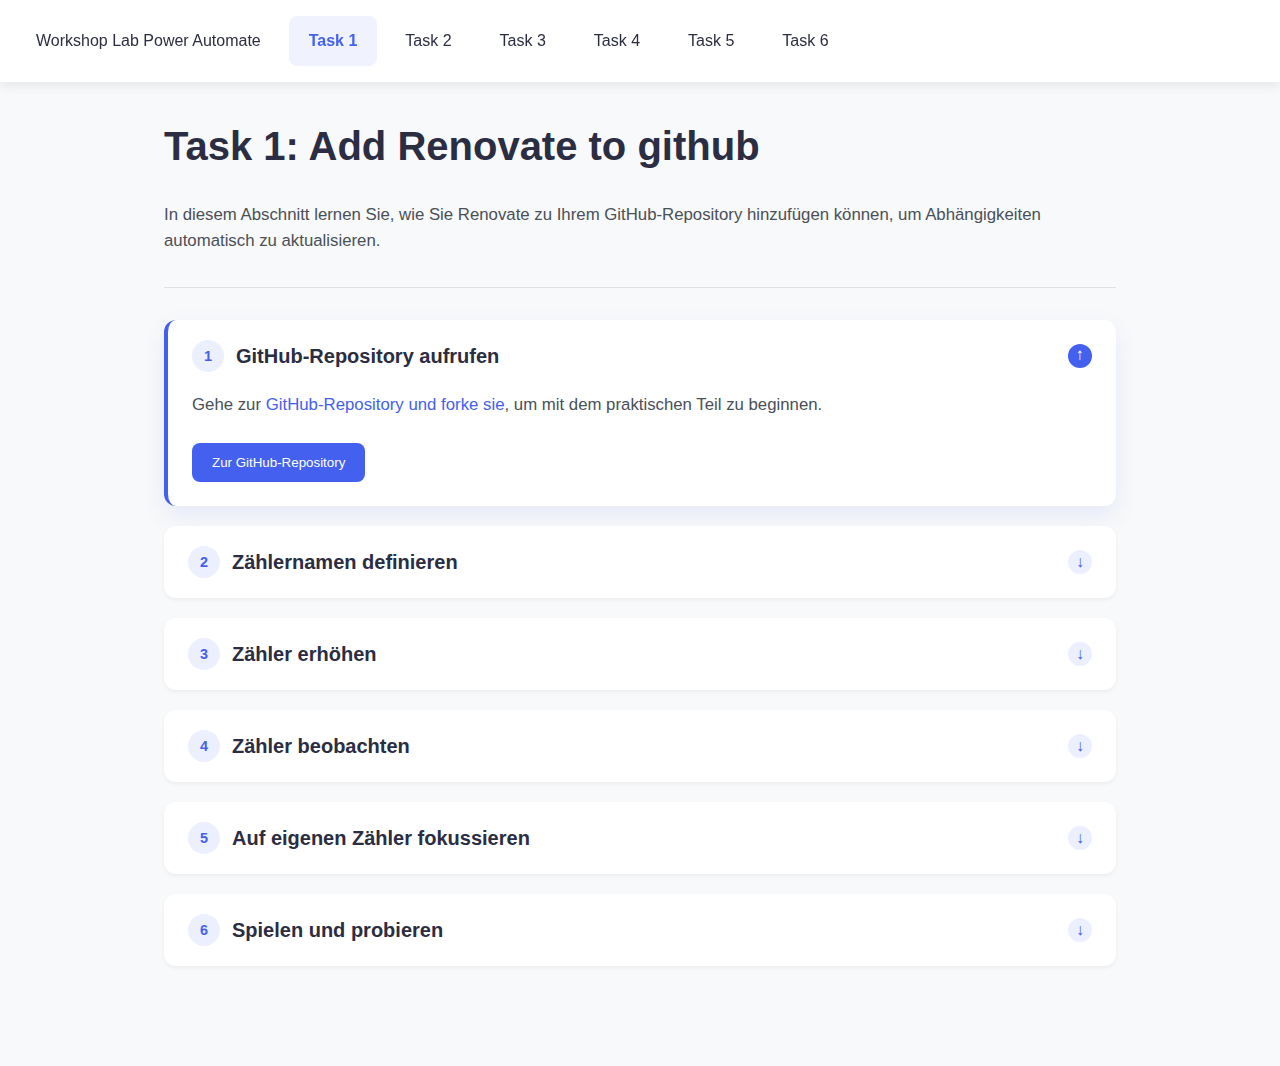
==== task1.html @ 40958c79 "Add initial HTML structure and styles for tasks 1 to 6, and implement toggle functionality for task " ====
<!DOCTYPE html>
<html lang="de">
<head>
    <meta charset="UTF-8">
    <meta name="viewport" content="width=device-width, initial-scale=1.0">
    <meta name="description" content="Workshop Lab Power Automate - Task 1: Generiere Metriken.">
    <meta name="keywords" content="Power Automate, Workshop, Metriken, Monitoring Lab, Task 1">
    <meta name="author" content="MrCode">
    <link rel="icon" href="favicon.ico" type="image/x-icon">
    <title>Workshop Lab Power Automate</title>
    <link rel="stylesheet" href="styles.css">
</head>
<body>
    <nav class="navbar">
        <a href="welcome.html" class="nav-item">Workshop Lab Power Automate</a>
        <a href="task1.html" class="nav-item active">Task 1</a>
        <a href="task2.html" class="nav-item">Task 2</a>
        <a href="task3.html" class="nav-item">Task 3</a>
        <a href="task4.html" class="nav-item">Task 4</a>
        <a href="task5.html" class="nav-item">Task 5</a>
        <a href="task6.html" class="nav-item">Task 6</a>
    </nav>
    
    <div class="container">
        <h1>Task 1: Add Renovate to github</h1>
        <p>In diesem Abschnitt lernen Sie, wie Sie Renovate zu Ihrem GitHub-Repository hinzufügen können, um Abhängigkeiten automatisch zu aktualisieren.</p>
        <hr>
        
        <div class="card">
            <div class="card-header" onclick="toggleSection(this.parentElement)">
                <h2><span class="step-number">1</span> GitHub-Repository aufrufen</h2>
                <span class="chevron">↓</span>
            </div>
            <div class="card-body">
                <p>Gehe zur <a href="#">GitHub-Repository und forke sie</a>, um mit dem praktischen Teil zu beginnen.</p>
                <div style="display: flex; gap: 1rem;">
                    <button class="button">Zur GitHub-Repository</button>
                </div>
            </div>
        </div>
        
        <div class="card">
            <div class="card-header" onclick="toggleSection(this.parentElement)">
                <h2><span class="step-number">2</span> Zählernamen definieren</h2>
                <span class="chevron">↓</span>
            </div>
            <div class="card-body">
                <p>Hier können Sie einen Namen für Ihren Zähler definieren.</p>
                <ul>
                    <li>Wählen Sie einen eindeutigen Namen für Ihren Counter</li>
                    <li>Vermeiden Sie Sonderzeichen und Leerzeichen</li>
                    <li>Benutzen Sie Unterstriche als Trennzeichen (z.B. mein_zaehler)</li>
                </ul>
            </div>
        </div>
        
        <div class="card">
            <div class="card-header" onclick="toggleSection(this.parentElement)">
                <h2><span class="step-number">3</span> Zähler erhöhen</h2>
                <span class="chevron">↓</span>
            </div>
            <div class="card-body">
                <p>In diesem Schritt erhöhen Sie den Zähler, um Daten zu generieren.</p>
                <ol>
                    <li>Klicken Sie auf den "Erhöhen" Button</li>
                    <li>Beobachten Sie, wie sich der Wert ändert</li>
                    <li>Wiederholen Sie den Vorgang mehrmals, um einen Trend zu erzeugen</li>
                </ol>
            </div>
        </div>
        
        <div class="card">
            <div class="card-header" onclick="toggleSection(this.parentElement)">
                <h2><span class="step-number">4</span> Zähler beobachten</h2>
                <span class="chevron">↓</span>
            </div>
            <div class="card-body">
                <p>Hier können Sie die Entwicklung Ihres Zählers über die Zeit beobachten.</p>
                <ul>
                    <li>Das Diagramm aktualisiert sich automatisch</li>
                    <li>Beachten Sie die Skalierung der Y-Achse</li>
                    <li>Fahren Sie mit der Maus über den Graphen, um detaillierte Informationen zu erhalten</li>
                </ul>
            </div>
        </div>
        
        <div class="card">
            <div class="card-header" onclick="toggleSection(this.parentElement)">
                <h2><span class="step-number">5</span> Auf eigenen Zähler fokussieren</h2>
                <span class="chevron">↓</span>
            </div>
            <div class="card-body">
                <p>Sie können die Ansicht auf Ihren eigenen Zähler beschränken.</p>
                <ol>
                    <li>Wählen Sie den Filter-Button in der oberen rechten Ecke</li>
                    <li>Geben Sie Ihren Zählernamen in das Suchfeld ein</li>
                    <li>Bestätigen Sie die Auswahl mit Enter oder Klick auf "Anwenden"</li>
                </ol>
            </div>
        </div>
        
        <div class="card">
            <div class="card-header" onclick="toggleSection(this.parentElement)">
                <h2><span class="step-number">6</span> Spielen und probieren</h2>
                <span class="chevron">↓</span>
            </div>
            <div class="card-body">
                <p>Experimentieren Sie mit verschiedenen Einstellungen:</p>
                <ul>
                    <li>Ändern Sie das Zeitintervall in der oberen Leiste</li>
                    <li>Probieren Sie verschiedene Anzeigeoptionen aus dem Einstellungsmenü</li>
                    <li>Vergleichen Sie Ihren Zähler mit anderen durch die Mehrfachauswahl</li>
                </ul>
                <p>Nutzen Sie diese Zeit, um die Funktionen des Monitoring Labs kennenzulernen und mit den verschiedenen Visualisierungsoptionen zu experimentieren.</p>
            </div>
        </div>
    </div>
    
    <script src="script.js"></script>
</body>
</html>
---- styles.css ----
:root {
    --primary: #4361ee;
    --primary-hover: #3a56d4;
    --dark: #2b2d42;
    --gray-dark: #495057;
    --gray: #6c757d;
    --gray-light: #dee2e6;
    --gray-lighter: #f8f9fa;
    --white: #ffffff;
    --shadow-sm: 0 2px 4px rgba(0, 0, 0, 0.05);
    --shadow: 0 4px 12px rgba(0, 0, 0, 0.08);
    --shadow-lg: 0 10px 24px rgba(67, 97, 238, 0.1);
    --transition: all 0.3s ease;
    --border-radius: 12px;
}

* {
    box-sizing: border-box;
    margin: 0;
    padding: 0;
    font-family: 'Inter', -apple-system, BlinkMacSystemFont, 'Segoe UI', Roboto, Oxygen, Ubuntu, Cantarell, 'Open Sans', 'Helvetica Neue', sans-serif;
}

body {
    background-color: var(--gray-lighter);
    color: var(--dark);
    line-height: 1.6;
    padding-bottom: 3rem;
}

.navbar {
    display: flex;
    background-color: var(--white);
    padding: 1rem;
    position: sticky;
    top: 0;
    z-index: 1000;
    box-shadow: var(--shadow);
    gap: 0.5rem;
}

.nav-item {
    padding: 0.75rem 1.25rem;
    color: var(--dark);
    text-decoration: none;
    font-weight: 500;
    border-radius: 8px;
    transition: var(--transition);
}

.nav-item:hover, .nav-item.active {
    color: var(--primary);
    background-color: rgba(67, 97, 238, 0.08);
}

.nav-item.active {
    font-weight: 600;
}

.container {
    max-width: 1000px;
    margin: 0 auto;
    padding: 2rem 1.5rem;
}

h1 {
    font-size: 2.5rem;
    margin-bottom: 1.5rem;
    color: var(--dark);
    font-weight: 700;
}

p {
    margin-bottom: 1.5rem;
    color: var(--gray-dark);
    font-size: 1.05rem;
}

.card {
    background-color: var(--white);
    border-radius: var(--border-radius);
    margin-bottom: 1.25rem;
    overflow: hidden;
    box-shadow: var(--shadow-sm);
    transition: var(--transition);
}

.card:hover {
    box-shadow: var(--shadow);
}

.card.active {
    box-shadow: var(--shadow-lg);
    border-left: 4px solid var(--primary);
}

.card-header {
    display: flex;
    justify-content: space-between;
    align-items: center;
    padding: 1.25rem 1.5rem;
    cursor: pointer;
    transition: var(--transition);
}

.card-header:hover {
    background-color: rgba(67, 97, 238, 0.03);
}

.card-header h2 {
    font-size: 1.25rem;
    font-weight: 600;
    margin: 0;
    display: flex;
    align-items: center;
    gap: 0.75rem;
}

.step-number {
    display: flex;
    align-items: center;
    justify-content: center;
    width: 32px;
    height: 32px;
    background-color: rgba(67, 97, 238, 0.1);
    color: var(--primary);
    border-radius: 50%;
    font-size: 0.9rem;
    font-weight: 600;
}

.card-body {
    padding: 0;
    max-height: 0;
    overflow: hidden;
    transition: max-height 0.5s ease, padding 0.3s ease;
}

.active .card-body {
    padding: 0 1.5rem 1.5rem 1.5rem;
    max-height: 500px;
}

.chevron {
    width: 24px;
    height: 24px;
    display: flex;
    align-items: center;
    justify-content: center;
    border-radius: 50%;
    background-color: rgba(67, 97, 238, 0.1);
    color: var(--primary);
    transition: var(--transition);
}

.active .chevron {
    transform: rotate(180deg);
    background-color: var(--primary);
    color: var(--white);
}

a {
    color: var(--primary);
    text-decoration: none;
    transition: var(--transition);
    font-weight: 500;
}

a:hover {
    color: var(--primary-hover);
}

hr {
    margin: 2rem 0;
    border: 0;
    height: 1px;
    background-color: var(--gray-light);
}

ul, ol {
    padding-left: 1.5rem;
    margin-bottom: 1.5rem;
}

li {
    margin-bottom: 0.5rem;
}

.button {
    display: inline-flex;
    align-items: center;
    gap: 0.5rem;
    background-color: var(--primary);
    color: var(--white);
    border: none;
    border-radius: 8px;
    padding: 0.75rem 1.25rem;
    font-weight: 500;
    cursor: pointer;
    transition: var(--transition);
}

.button:hover {
    background-color: var(--primary-hover);
}

.button-outline {
    background-color: transparent;
    color: var(--primary);
    border: 1px solid var(--primary);
}

.button-outline:hover {
    background-color: rgba(67, 97, 238, 0.08);
}

@media (max-width: 768px) {
    .navbar {
        overflow-x: auto;
        -webkit-overflow-scrolling: touch;
        padding: 0.75rem;
    }
    
    .nav-item {
        padding: 0.6rem 1rem;
        white-space: nowrap;
    }
    
    h1 {
        font-size: 2rem;
    }
    
    .card-header h2 {
        font-size: 1.1rem;
    }
}
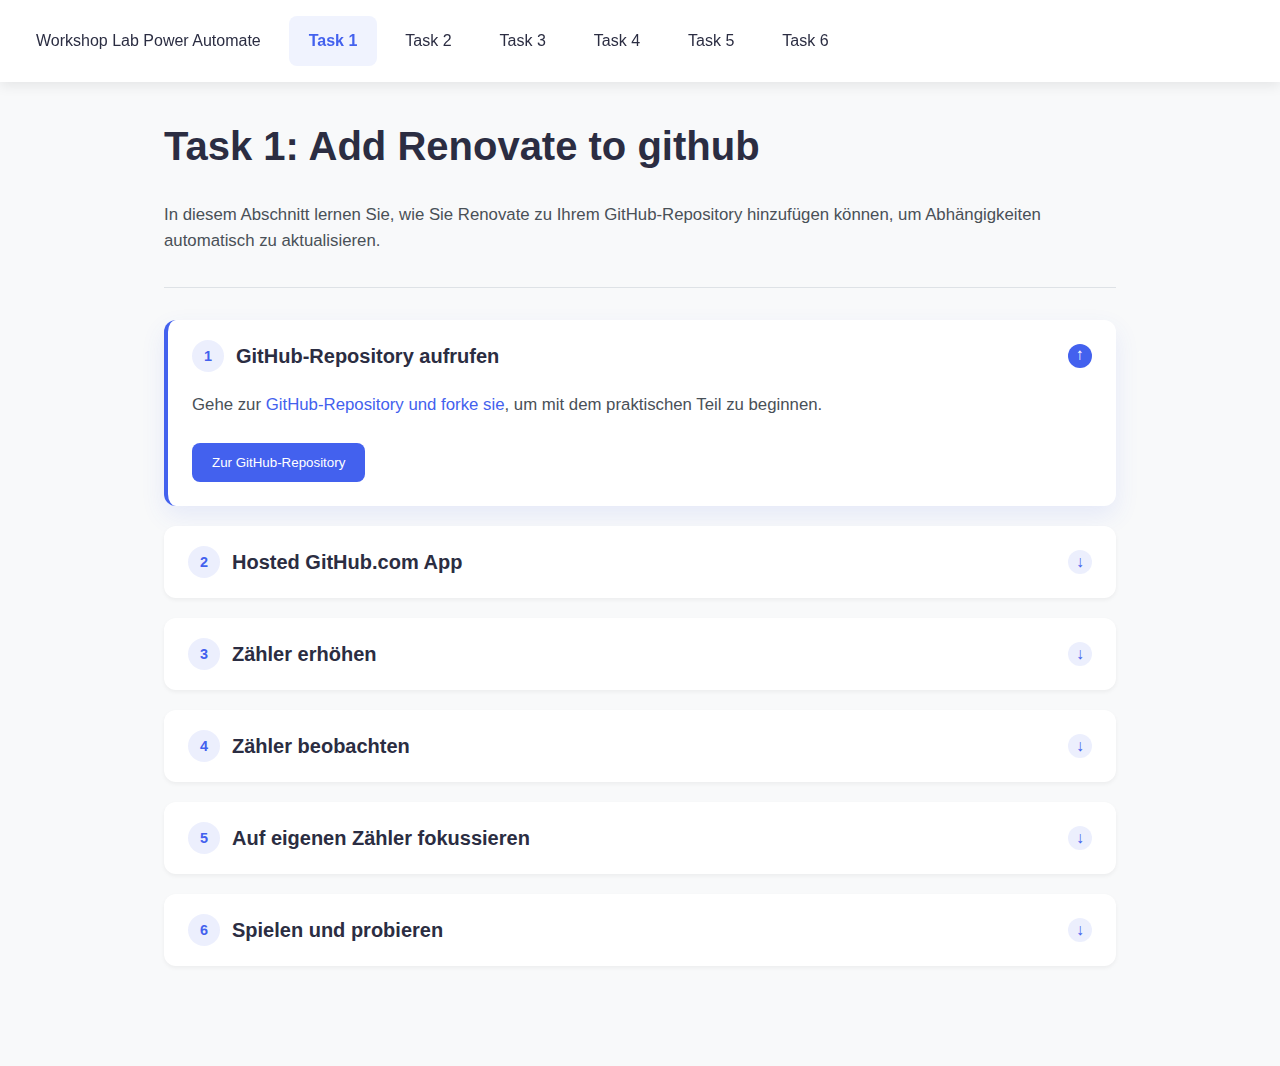
==== commit d799c76c: "Refactor code structure for improved readability and maintainability" ====
--- a/task1.html
+++ b/task1.html
@@ -3,7 +3,7 @@
 <head>
     <meta charset="UTF-8">
     <meta name="viewport" content="width=device-width, initial-scale=1.0">
-    <meta name="description" content="Workshop Lab Power Automate - Task 1: Generiere Metriken.">
+    <meta name="description" content="Workshop Lab Power Automate - Task 1: Get the Renovate bot.">
     <meta name="keywords" content="Power Automate, Workshop, Metriken, Monitoring Lab, Task 1">
     <meta name="author" content="MrCode">
     <link rel="icon" href="favicon.ico" type="image/x-icon">
@@ -41,7 +41,7 @@
         
         <div class="card">
             <div class="card-header" onclick="toggleSection(this.parentElement)">
-                <h2><span class="step-number">2</span> Zählernamen definieren</h2>
+                <h2><span class="step-number">2</span>Hosted GitHub.com App</h2>
                 <span class="chevron">↓</span>
             </div>
             <div class="card-body">
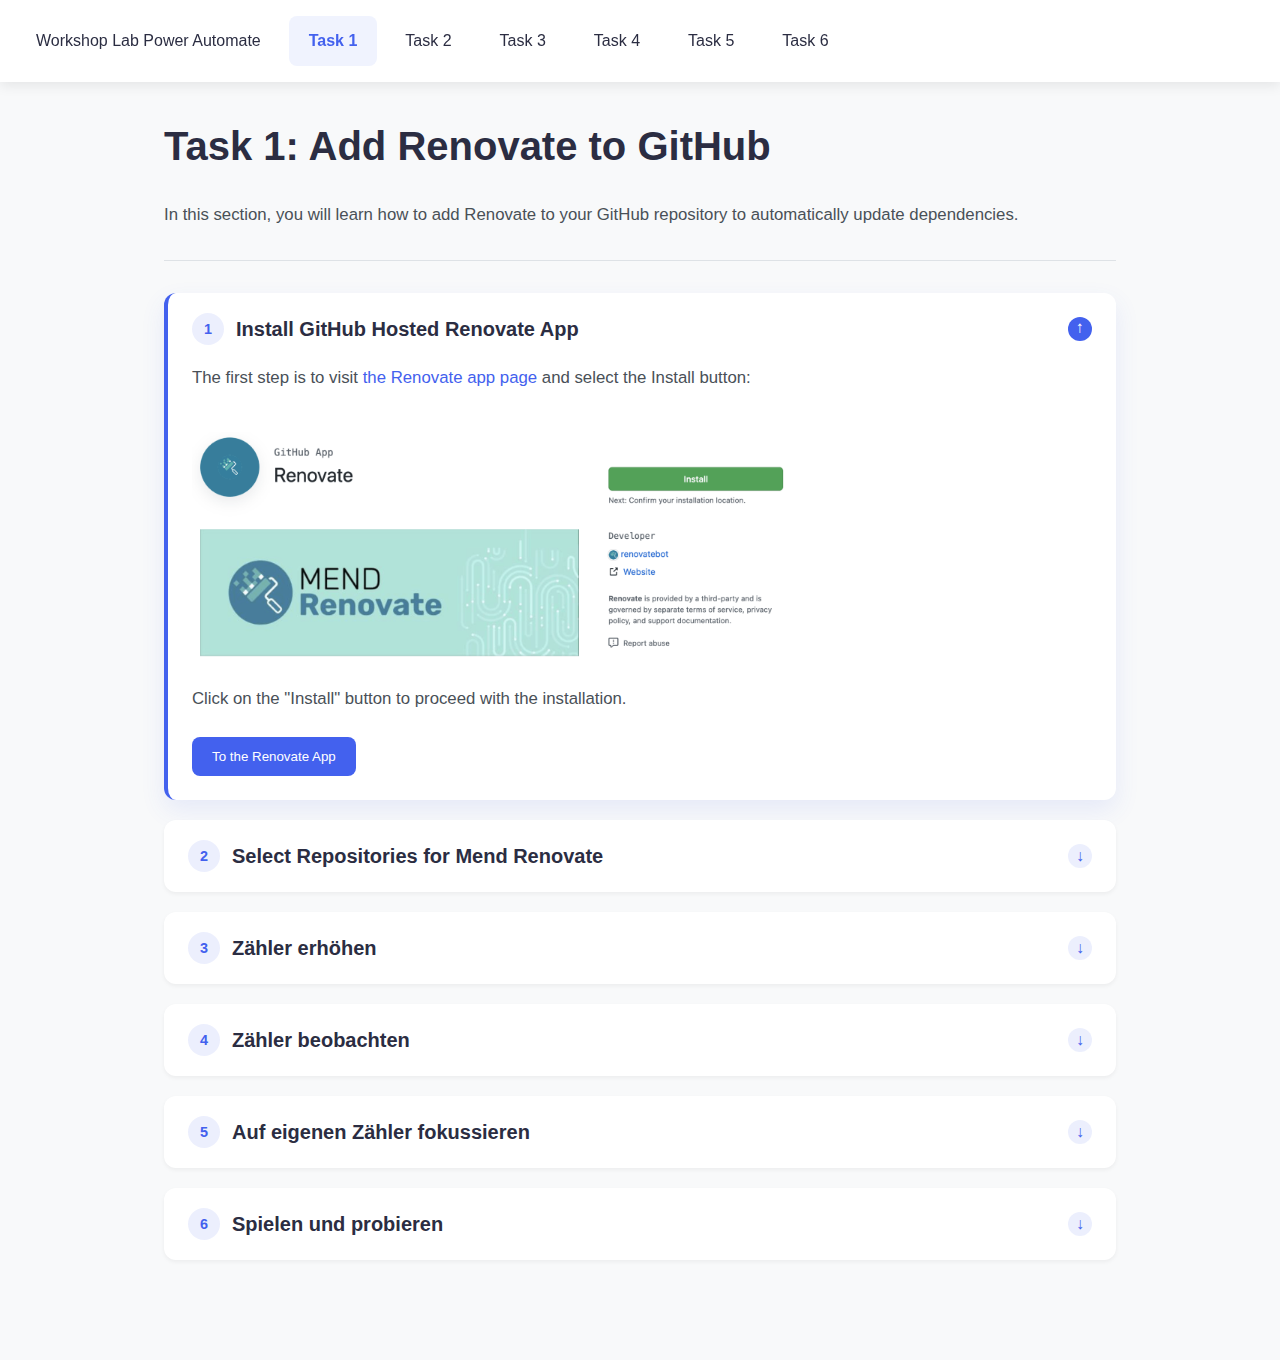
==== commit db3a97a8: "Refactor code structure for improved readability and maintainability" ====
--- a/task1.html
+++ b/task1.html
@@ -1,5 +1,5 @@
 <!DOCTYPE html>
-<html lang="de">
+<html lang="en">
 <head>
     <meta charset="UTF-8">
     <meta name="viewport" content="width=device-width, initial-scale=1.0">
@@ -22,35 +22,38 @@
     </nav>
     
     <div class="container">
-        <h1>Task 1: Add Renovate to github</h1>
-        <p>In diesem Abschnitt lernen Sie, wie Sie Renovate zu Ihrem GitHub-Repository hinzufügen können, um Abhängigkeiten automatisch zu aktualisieren.</p>
+        <h1>Task 1: Add Renovate to GitHub</h1>
+        <p>In this section, you will learn how to add Renovate to your GitHub repository to automatically update dependencies.</p>
         <hr>
         
         <div class="card">
             <div class="card-header" onclick="toggleSection(this.parentElement)">
-                <h2><span class="step-number">1</span> GitHub-Repository aufrufen</h2>
+                <h2><span class="step-number">1</span>Install GitHub Hosted Renovate App</h2>
                 <span class="chevron">↓</span>
             </div>
             <div class="card-body">
-                <p>Gehe zur <a href="#">GitHub-Repository und forke sie</a>, um mit dem praktischen Teil zu beginnen.</p>
+                <p>The first step is to visit <a href="https://github.com/apps/renovate"> the Renovate app page</a> and select the Install button:</p>
+                <img src="media/img/renovate-app-page.png" alt="renovate-app-pagey" style="width: 100%; max-width: 600px; margin: 1rem 0; border-radius: 10px;">
+                <p>Click on the "Install" button to proceed with the installation.</p>
                 <div style="display: flex; gap: 1rem;">
-                    <button class="button">Zur GitHub-Repository</button>
+                    <a href="https://github.com/apps/renovate"><button class="button">To the Renovate App</button></a>
                 </div>
             </div>
         </div>
         
         <div class="card">
             <div class="card-header" onclick="toggleSection(this.parentElement)">
-                <h2><span class="step-number">2</span>Hosted GitHub.com App</h2>
+                <h2><span class="step-number">2</span>Select Repositories for Mend Renovate</h2>
                 <span class="chevron">↓</span>
             </div>
             <div class="card-body">
-                <p>Hier können Sie einen Namen für Ihren Zähler definieren.</p>
+                <p>On the repository selection screen, you'll decide which repositories to enable Renovate for. Renovate automatically ignores:</p>
                 <ul>
-                    <li>Wählen Sie einen eindeutigen Namen für Ihren Counter</li>
-                    <li>Vermeiden Sie Sonderzeichen und Leerzeichen</li>
-                    <li>Benutzen Sie Unterstriche als Trennzeichen (z.B. mein_zaehler)</li>
+                    <li>Repositories without known package files</li>
+                    <li>Forked repositories (by default) if you choose "All repositories"</li>
                 </ul>
+                <p>This means you can safely enable Renovate for all repositories without worrying about unnecessary scans. However, most users prefer to run Renovate on selected repositories.</p>
+                <img src="media/img/repo-access.png" alt="repo-access" style="width: 100%; max-width: 600px; margin: 1rem 0; border-radius: 10px;">
             </div>
         </div>
         
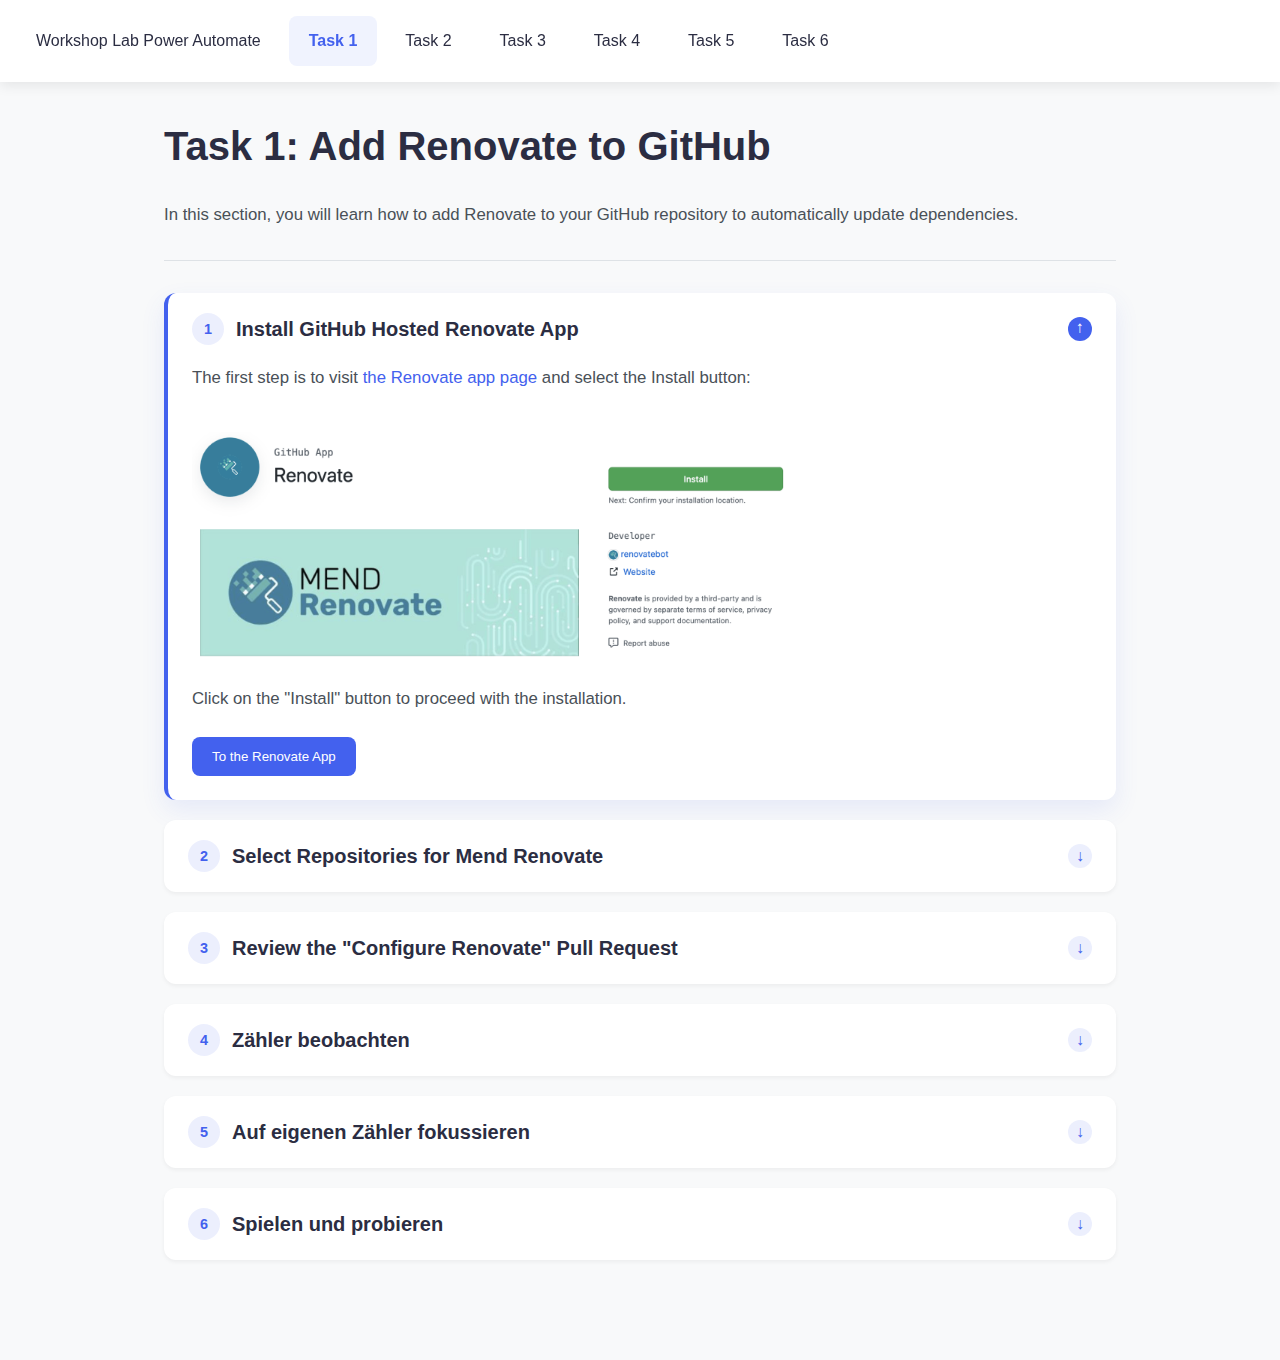
==== commit 2b7fe1db: "Refactor code structure for improved readability and maintainability" ====
--- a/task1.html
+++ b/task1.html
@@ -59,15 +59,15 @@
         
         <div class="card">
             <div class="card-header" onclick="toggleSection(this.parentElement)">
-                <h2><span class="step-number">3</span> Zähler erhöhen</h2>
+                <h2><span class="step-number">3</span> Review the "Configure Renovate" Pull Request</h2>
                 <span class="chevron">↓</span>
             </div>
             <div class="card-body">
-                <p>In diesem Schritt erhöhen Sie den Zähler, um Daten zu generieren.</p>
+                <p>Once you have enabled Renovate on a repository, you will get a "Configure Renovate" PR (Pull Request) that looks something like this:</p>
+                <img src="media/img/config-pr.png" alt="Config-PR" style="width: 60%; max-width: 400px; margin: 1rem 0; border-radius: 10px;">
                 <ol>
-                    <li>Klicken Sie auf den "Erhöhen" Button</li>
-                    <li>Beobachten Sie, wie sich der Wert ändert</li>
-                    <li>Wiederholen Sie den Vorgang mehrmals, um einen Trend zu erzeugen</li>
+                    <li>You can edit your Renovate configuration within the renovate/configure branch and Renovate will keep updating the description in the PR to match, so you can work on the config until you're satisfied with the results.</li>
+                    <li>Once you're happy with the config, you can merge the PR and Renovate will start running on your repository.</li>
                 </ol>
             </div>
         </div>
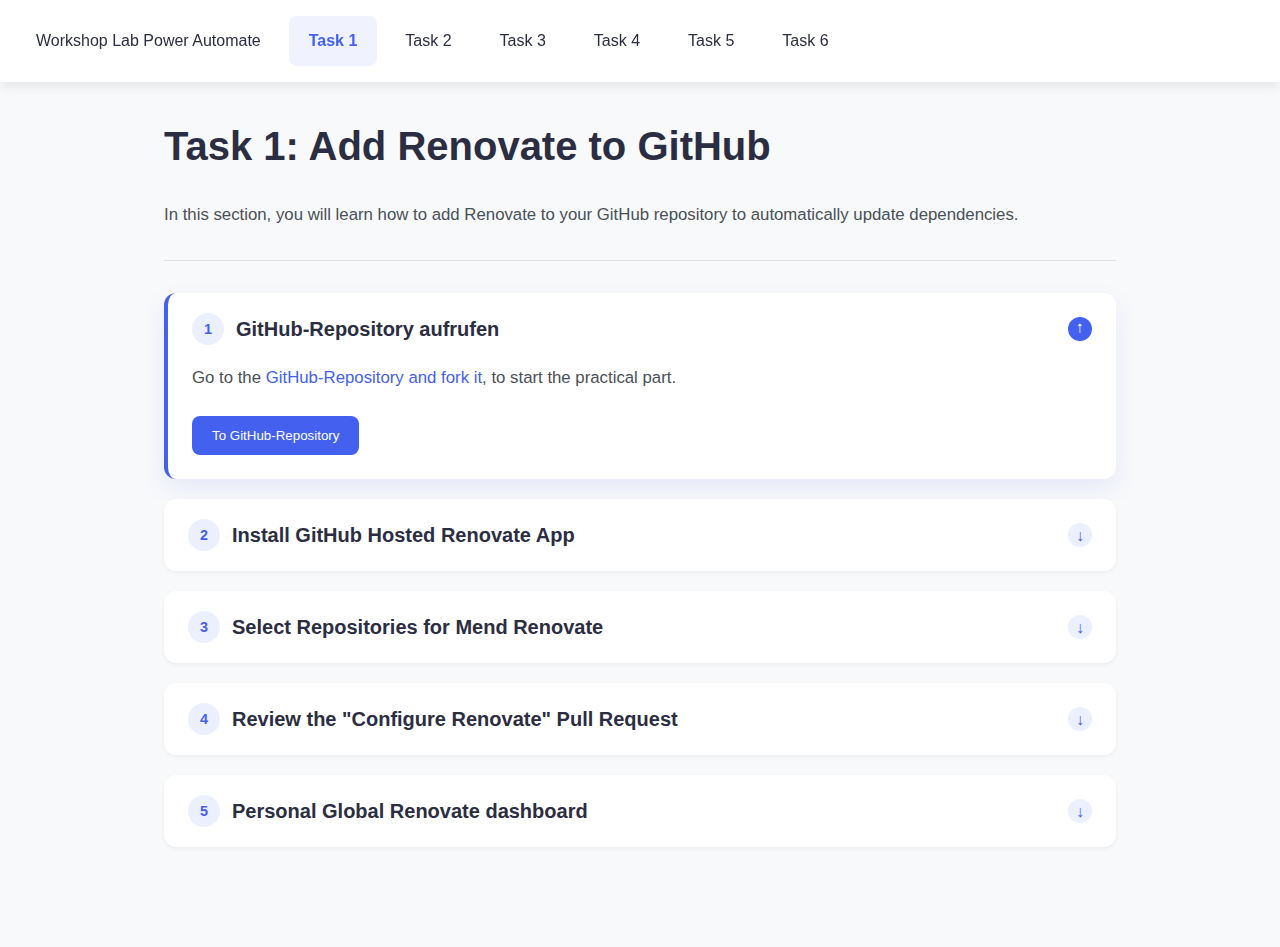
==== commit 6b3f24dd: "Update task1.html and task2.html to enhance instructions and improve clarity" ====
--- a/task1.html
+++ b/task1.html
@@ -28,7 +28,20 @@
         
         <div class="card">
             <div class="card-header" onclick="toggleSection(this.parentElement)">
-                <h2><span class="step-number">1</span>Install GitHub Hosted Renovate App</h2>
+                <h2><span class="step-number">1</span> GitHub-Repository aufrufen</h2>
+                <span class="chevron">↓</span>
+            </div>
+            <div class="card-body">
+                <p>Go to the <a href="https://github.com/MrCode-Academy/enigma-machine-workshop-sample">GitHub-Repository and fork it</a>, to start the practical part.</p>
+                <div style="display: flex; gap: 1rem;">
+                    <a href="https://github.com/MrCode-Academy/enigma-machine-workshop-sample"><button class="button">To GitHub-Repository</button></a>
+                </div>
+            </div>
+        </div>
+
+        <div class="card">
+            <div class="card-header" onclick="toggleSection(this.parentElement)">
+                <h2><span class="step-number">2</span>Install GitHub Hosted Renovate App</h2>
                 <span class="chevron">↓</span>
             </div>
             <div class="card-body">
@@ -43,7 +56,7 @@
         
         <div class="card">
             <div class="card-header" onclick="toggleSection(this.parentElement)">
-                <h2><span class="step-number">2</span>Select Repositories for Mend Renovate</h2>
+                <h2><span class="step-number">3</span>Select Repositories for Mend Renovate</h2>
                 <span class="chevron">↓</span>
             </div>
             <div class="card-body">
@@ -59,65 +72,28 @@
         
         <div class="card">
             <div class="card-header" onclick="toggleSection(this.parentElement)">
-                <h2><span class="step-number">3</span> Review the "Configure Renovate" Pull Request</h2>
+                <h2><span class="step-number">4</span> Review the "Configure Renovate" Pull Request</h2>
                 <span class="chevron">↓</span>
             </div>
             <div class="card-body">
                 <p>Once you have enabled Renovate on a repository, you will get a "Configure Renovate" PR (Pull Request) that looks something like this:</p>
                 <img src="media/img/config-pr.png" alt="Config-PR" style="width: 60%; max-width: 400px; margin: 1rem 0; border-radius: 10px;">
-                <ol>
-                    <li>You can edit your Renovate configuration within the renovate/configure branch and Renovate will keep updating the description in the PR to match, so you can work on the config until you're satisfied with the results.</li>
-                    <li>Once you're happy with the config, you can merge the PR and Renovate will start running on your repository.</li>
-                </ol>
+                <p>Now let's add some custom settings</p>
             </div>
         </div>
-        
+
         <div class="card">
             <div class="card-header" onclick="toggleSection(this.parentElement)">
-                <h2><span class="step-number">4</span> Zähler beobachten</h2>
+                <h2><span class="step-number">5</span>Personal Global Renovate dashboard</h2>
                 <span class="chevron">↓</span>
             </div>
             <div class="card-body">
-                <p>Hier können Sie die Entwicklung Ihres Zählers über die Zeit beobachten.</p>
-                <ul>
-                    <li>Das Diagramm aktualisiert sich automatisch</li>
-                    <li>Beachten Sie die Skalierung der Y-Achse</li>
-                    <li>Fahren Sie mit der Maus über den Graphen, um detaillierte Informationen zu erhalten</li>
-                </ul>
+                <p>Go to your <a href="app.renovatebot.com/dashboard">Personal Renovate dashboard</a>, where you can manage your settings.</p>
+                <div style="display: flex; gap: 1rem;">
+                    <a href="app.renovatebot.com/dashboard"><button class="button">Go to Renovate Dashboard</button></a>
+                </div>
             </div>
         </div>
-        
-        <div class="card">
-            <div class="card-header" onclick="toggleSection(this.parentElement)">
-                <h2><span class="step-number">5</span> Auf eigenen Zähler fokussieren</h2>
-                <span class="chevron">↓</span>
-            </div>
-            <div class="card-body">
-                <p>Sie können die Ansicht auf Ihren eigenen Zähler beschränken.</p>
-                <ol>
-                    <li>Wählen Sie den Filter-Button in der oberen rechten Ecke</li>
-                    <li>Geben Sie Ihren Zählernamen in das Suchfeld ein</li>
-                    <li>Bestätigen Sie die Auswahl mit Enter oder Klick auf "Anwenden"</li>
-                </ol>
-            </div>
-        </div>
-        
-        <div class="card">
-            <div class="card-header" onclick="toggleSection(this.parentElement)">
-                <h2><span class="step-number">6</span> Spielen und probieren</h2>
-                <span class="chevron">↓</span>
-            </div>
-            <div class="card-body">
-                <p>Experimentieren Sie mit verschiedenen Einstellungen:</p>
-                <ul>
-                    <li>Ändern Sie das Zeitintervall in der oberen Leiste</li>
-                    <li>Probieren Sie verschiedene Anzeigeoptionen aus dem Einstellungsmenü</li>
-                    <li>Vergleichen Sie Ihren Zähler mit anderen durch die Mehrfachauswahl</li>
-                </ul>
-                <p>Nutzen Sie diese Zeit, um die Funktionen des Monitoring Labs kennenzulernen und mit den verschiedenen Visualisierungsoptionen zu experimentieren.</p>
-            </div>
-        </div>
-    </div>
     
     <script src="script.js"></script>
 </body>
